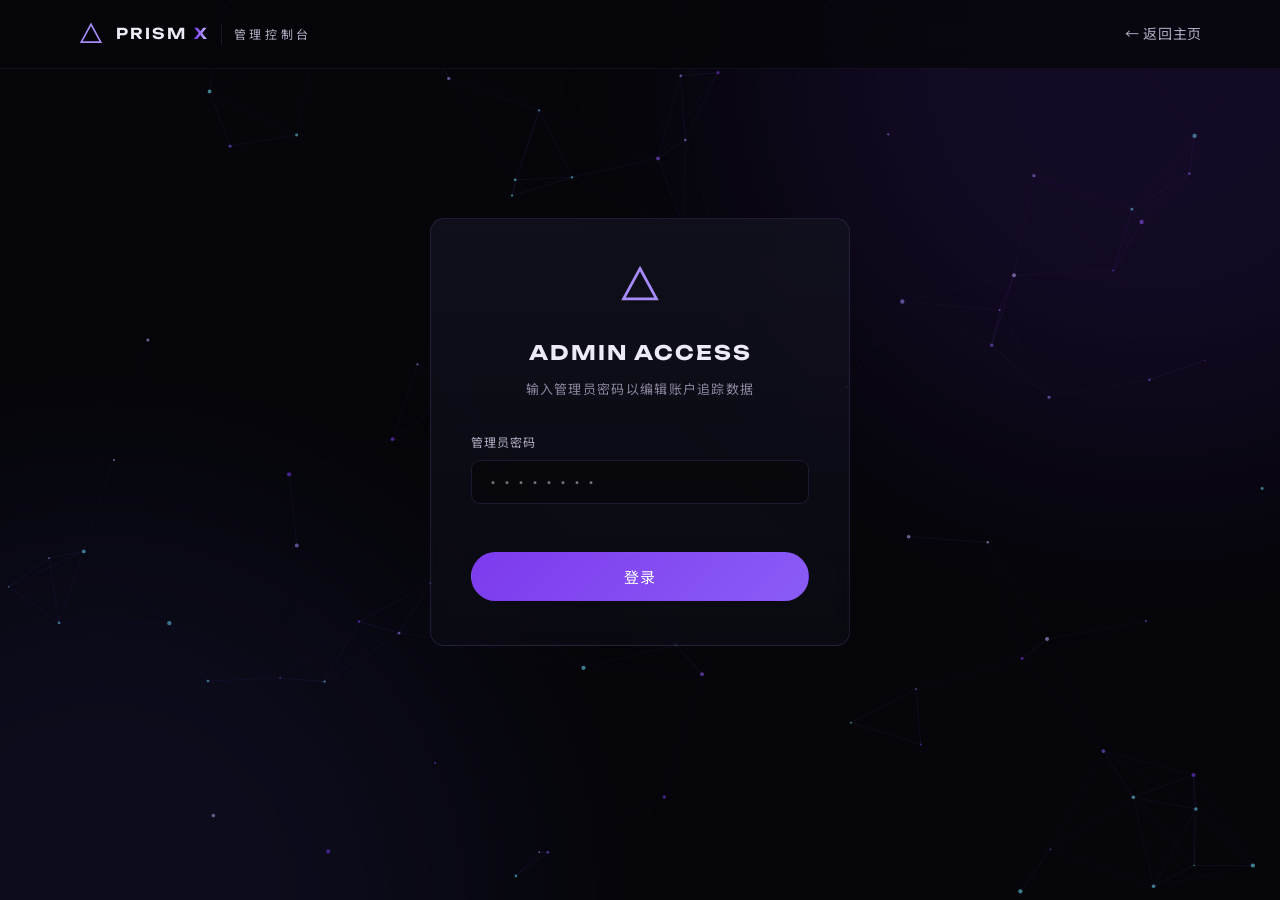
==== admin.html @ 633ab971 "initial: PRISM X landing page" ====
<!DOCTYPE html>
<html lang="zh-CN">
<head>
  <meta charset="UTF-8" />
  <meta name="viewport" content="width=device-width, initial-scale=1.0" />
  <title>管理控制台 · PRISM X 棱镜量化</title>
  <meta name="robots" content="noindex, nofollow" />
  <link rel="preconnect" href="https://fonts.googleapis.com" />
  <link rel="preconnect" href="https://fonts.gstatic.com" crossorigin />
  <link href="https://fonts.googleapis.com/css2?family=Unbounded:wght@400;600;700&family=Noto+Sans+SC:wght@300;400;500;600&family=JetBrains+Mono:wght@400;600&display=swap" rel="stylesheet" />
  <link rel="stylesheet" href="css/style.css" />
  <link rel="stylesheet" href="css/admin.css" />
  <style>
    body { background: #06060a; color: #eceaf6; font-family: "Noto Sans SC", -apple-system, "PingFang SC", "Microsoft YaHei", sans-serif; margin: 0; }
    .css-probe { position: absolute; visibility: hidden; }
  </style>
  <script>
    window.addEventListener("DOMContentLoaded", function () {
      var probe = document.createElement("div");
      probe.className = "css-probe";
      document.body.appendChild(probe);
      var ok = getComputedStyle(probe).height === "7px";
      probe.remove();
      if (!ok) {
        var bar = document.createElement("div");
        bar.style.cssText = "position:fixed;top:0;left:0;right:0;z-index:9999;background:#7c3aed;color:#fff;padding:14px 20px;font-size:14px;line-height:1.7;text-align:center;";
        bar.innerHTML = "⚠️ 样式文件（css/style.css）未能加载。请先把压缩包<b>完整解压</b>，保持 css/ 和 js/ 文件夹与本页面在同一目录后再打开。";
        document.body.prepend(bar);
      }
    });
  </script>
  <link rel="icon" type="image/svg+xml" href="data:image/svg+xml,%3Csvg xmlns='http://www.w3.org/2000/svg' viewBox='0 0 32 32'%3E%3Cpath d='M16 4 L28 26 L4 26 Z' fill='none' stroke='%23a78bfa' stroke-width='2'/%3E%3C/svg%3E" />
</head>
<body class="admin-body">

  <canvas id="bg-canvas" aria-hidden="true"></canvas>
  <div class="bg-glow bg-glow--a" aria-hidden="true"></div>
  <div class="bg-glow bg-glow--b" aria-hidden="true"></div>

  <header class="nav scrolled">
    <div class="nav-inner">
      <a class="brand" href="index.html">
        <svg class="brand-mark" viewBox="0 0 32 32" aria-hidden="true">
          <path d="M16 4 L28 26 L4 26 Z" fill="none" stroke="#a78bfa" stroke-width="2"/>
        </svg>
        <span class="brand-name">PRISM <em>X</em></span>
        <span class="brand-cn">管理控制台</span>
      </a>
      <nav class="nav-links">
        <a href="index.html">← 返回主页</a>
        <a href="#" id="logoutBtn" class="nav-admin hidden">退出登录</a>
      </nav>
    </div>
  </header>

  <div class="admin-wrap">

    <!-- 登录界面 -->
    <section id="loginView">
      <div class="login-card">
        <svg class="brand-mark" viewBox="0 0 32 32" aria-hidden="true">
          <path d="M16 4 L28 26 L4 26 Z" fill="none" stroke="#a78bfa" stroke-width="2"/>
        </svg>
        <h1>ADMIN ACCESS</h1>
        <p class="sub">输入管理员密码以编辑账户追踪数据</p>
        <div class="field">
          <label for="pwInput">管理员密码</label>
          <input type="password" id="pwInput" autocomplete="current-password" placeholder="••••••••" />
        </div>
        <p class="login-error" id="loginError"></p>
        <button class="btn btn-primary btn-block" id="loginBtn">登录</button>
      </div>
    </section>

    <!-- 控制台 -->
    <section id="dashView" class="hidden">
      <div class="admin-head">
        <h1><span>ACCOUNT TRACKING / EDITOR</span>账户追踪管理</h1>
        <div class="admin-actions">
          <button class="btn btn-ghost btn-sm" id="addBtn">+ 新增账户</button>
          <button class="btn btn-ghost btn-sm" id="exportBtn">导出 data.js</button>
          <button class="btn btn-danger btn-sm btn-ghost" id="resetBtn">恢复默认</button>
        </div>
      </div>

      <div class="admin-tip" id="githubConfig">
        <b>GitHub 同步：</b>输入你的 Token 后点击「保存并同步到 GitHub」，所有设备刷新即可看到更新。
        <div style="display:flex;gap:8px;margin-top:10px;flex-wrap:wrap;">
          <input type="password" id="ghTokenInput" placeholder="ghp_xxxxxxxxxxxx" style="flex:1;min-width:200px;padding:9px 12px;background:rgba(0,0,0,.3);border:1px solid var(--violet-700);border-radius:6px;color:#e0e0e0;font-family:var(--font-mono);font-size:13px;" />
          <button class="btn btn-ghost btn-sm" id="ghSaveTokenBtn">设置 Token</button>
          <button class="btn btn-ghost btn-sm" id="ghClearTokenBtn" style="color:var(--error);">清除</button>
        </div>
        <div style="margin-top:8px;font-size:12px;color:var(--text-faint);" id="ghStatus">未设置 Token</div>
      </div>

      <div id="editorList"><!-- 账户编辑卡片由 js/admin.js 渲染 --></div>

      <div class="admin-head" style="margin-top:50px">
        <h1><span>FAQ EDITOR</span>常见问题管理</h1>
        <div class="admin-actions">
          <button class="btn btn-ghost btn-sm" id="addFaqBtn">+ 新增问题</button>
          <button class="btn btn-danger btn-sm btn-ghost" id="resetFaqBtn">恢复默认FAQ</button>
        </div>
      </div>
      <div id="faqEditorList"><!-- FAQ 编辑卡片由 js/admin.js 渲染 --></div>

      <div class="save-bar">
        <button class="btn btn-primary" id="saveBtn">保存到浏览器</button>
        <button class="btn btn-primary" id="syncBtn" style="background:var(--violet-700);border-color:var(--violet-600);">保存并同步到 GitHub</button>
      </div>
    </section>

  </div>

  <div class="toast" id="toast"></div>

  <script src="js/data.js"></script>
  <script src="js/background.js"></script>
  <script src="js/github-sync.js"></script>
  <script src="js/admin.js"></script>
</body>
</html>
---- css/style.css ----
/* ============================================================
   PRISM X · 棱镜量化
   Design tokens
   ============================================================ */
:root {
  --bg: #06060a;
  --bg-soft: #0a0a12;
  --surface: #0d0d17;
  --surface-2: #12121f;
  --line: rgba(167, 139, 250, 0.14);
  --line-soft: rgba(167, 139, 250, 0.07);

  --violet-900: #4c1d95;
  --violet-600: #7c3aed;
  --violet-500: #8b5cf6;
  --violet-400: #a78bfa;
  --violet-300: #c4b5fd;
  --cyan-300: #67e8f9;

  --text: #f2f0fa;
  --text-dim: #b3afc6;
  --text-faint: #8b87a0;

  --spectrum: linear-gradient(90deg, #7c3aed 0%, #8b5cf6 30%, #a78bfa 55%, #c4b5fd 78%, #67e8f9 100%);

  --font-display: "Unbounded", "Noto Sans SC", sans-serif;
  --font-body: "Noto Sans SC", -apple-system, "PingFang SC", "Microsoft YaHei", sans-serif;
  --font-mono: "JetBrains Mono", "SFMono-Regular", Consolas, monospace;

  --maxw: 1180px;
  --radius: 14px;
}

* { margin: 0; padding: 0; box-sizing: border-box; }

/* 加载探针：index/admin 用它检测本文件是否成功加载 */
.css-probe { height: 7px !important; }

html { scroll-behavior: smooth; }

body {
  background: var(--bg);
  color: var(--text);
  font-family: var(--font-body);
  font-size: 16.5px;
  font-weight: 400;
  line-height: 1.85;
  overflow-x: hidden;
  -webkit-font-smoothing: antialiased;
  text-rendering: optimizeLegibility;
}

::selection { background: rgba(139, 92, 246, 0.4); color: #fff; }

a { color: inherit; text-decoration: none; }
button { font-family: inherit; cursor: pointer; }

/* ============================================================
   Interactive background canvas
   ============================================================ */
#bg-canvas {
  position: fixed;
  inset: 0;
  z-index: 0;
  pointer-events: none;
}

.bg-glow {
  position: fixed;
  z-index: 0;
  pointer-events: none;
  width: 60vw;
  height: 60vw;
  border-radius: 50%;
  filter: blur(120px);
  opacity: 0.16;
}
.bg-glow--a { top: -25vw; right: -20vw; background: #5b21b6; }
.bg-glow--b { bottom: -30vw; left: -22vw; background: #312e81; }

main, header, footer { position: relative; z-index: 1; }

/* ============================================================
   Navigation
   ============================================================ */
.nav {
  position: fixed;
  top: 0; left: 0; right: 0;
  z-index: 50;
  border-bottom: 1px solid transparent;
  transition: background 0.35s, border-color 0.35s, backdrop-filter 0.35s;
}
.nav.scrolled {
  background: rgba(6, 6, 10, 0.78);
  backdrop-filter: blur(14px);
  border-bottom-color: var(--line-soft);
}
.nav-inner {
  max-width: var(--maxw);
  margin: 0 auto;
  padding: 0 28px;
  height: 68px;
  display: flex;
  align-items: center;
  justify-content: space-between;
}
.brand {
  display: flex;
  align-items: center;
  gap: 12px;
}
.brand-mark { width: 26px; height: 26px; }
.brand-name {
  font-family: var(--font-display);
  font-weight: 600;
  font-size: 15px;
  letter-spacing: 0.14em;
}
.brand-name em {
  font-style: normal;
  background: var(--spectrum);
  -webkit-background-clip: text;
  background-clip: text;
  color: transparent;
}
.brand-cn {
  font-size: 12px;
  color: var(--text-dim);
  letter-spacing: 0.3em;
  border-left: 1px solid var(--line);
  padding-left: 12px;
}
.nav-links { display: flex; gap: 34px; align-items: center; }
.nav-links a {
  font-size: 14px;
  color: var(--text-dim);
  letter-spacing: 0.05em;
  transition: color 0.25s;
  position: relative;
}
.nav-links a::after {
  content: "";
  position: absolute;
  left: 0; bottom: -6px;
  width: 0; height: 1px;
  background: var(--spectrum);
  transition: width 0.3s;
}
.nav-links a:hover { color: var(--text); }
.nav-links a:hover::after { width: 100%; }
.nav-admin {
  font-size: 12px;
  color: var(--text-faint) !important;
  border: 1px solid var(--line);
  padding: 6px 14px;
  border-radius: 100px;
  transition: border-color 0.25s, color 0.25s;
}
.nav-admin:hover { border-color: var(--violet-500); color: var(--violet-300) !important; }
.nav-admin::after { display: none; }

.nav-toggle { display: none; background: none; border: none; }
.nav-toggle span {
  display: block; width: 22px; height: 2px;
  background: var(--text); margin: 5px 0;
  transition: transform 0.3s, opacity 0.3s;
}

/* ============================================================
   Hero
   ============================================================ */
.hero {
  min-height: 100vh;
  display: flex;
  align-items: center;
  justify-content: center;
  position: relative;
  padding: 120px 28px 90px;
  overflow: hidden;
}
/* G17 hero canvases */
.hero-bg, .hero-wall {
  position: absolute; inset: 0;
  width: 100%; height: 100%;
  z-index: 0;
}
.hero-wall { z-index: 1; }
.hero-vig {
  position: absolute; inset: 0; z-index: 2; pointer-events: none;
  background: radial-gradient(ellipse 60% 55% at 50% 50%, rgba(6,6,10,0.5), transparent 72%);
}
.hero-center {
  position: relative;
  z-index: 5;
  text-align: center;
  width: min(92vw, 660px);
  display: flex;
  flex-direction: column;
  align-items: center;
}
.hero-inner {
  max-width: var(--maxw);
  margin: 0 auto;
  width: 100%;
  display: grid;
  grid-template-columns: 1.1fr 0.9fr;
  gap: 60px;
  align-items: center;
}
.hero-eyebrow {
  display: inline-flex;
  align-items: center;
  gap: 10px;
  font-family: var(--font-mono);
  font-size: 12px;
  letter-spacing: 0.18em;
  color: var(--violet-300);
  border: 1px solid var(--line);
  border-radius: 100px;
  padding: 7px 16px;
  margin-bottom: 28px;
  background: rgba(10,10,18,0.5);
  backdrop-filter: blur(4px);
}
.hero-eyebrow .dot {
  width: 6px; height: 6px; border-radius: 50%;
  background: var(--violet-400);
  box-shadow: 0 0 10px var(--violet-400);
  animation: pulse 2.2s infinite;
}
@keyframes pulse {
  0%, 100% { opacity: 1; }
  50% { opacity: 0.35; }
}
.hero h1 {
  font-family: var(--font-display);
  font-size: clamp(54px, 8vw, 104px);
  font-weight: 300;
  line-height: 1;
  letter-spacing: 0.01em;
  color: #f4f2fb;
}
.hero h1 .x {
  font-weight: 600;
  background: var(--spectrum);
  -webkit-background-clip: text;
  background-clip: text;
  color: transparent;
}
.hero-cn {
  margin-top: 18px;
  font-size: clamp(17px, 2.2vw, 22px);
  letter-spacing: 0.6em;
  margin-left: 0.6em;
  color: var(--text-dim);
  font-weight: 300;
}
.hero-desc {
  margin: 24px auto 0;
  max-width: 460px;
  color: #cdc8de;
  font-size: 16px;
  font-weight: 300;
  line-height: 1.9;
}
.hero-actions { margin-top: 32px; display: flex; gap: 16px; flex-wrap: wrap; justify-content: center; }
.btn {
  display: inline-flex;
  align-items: center;
  gap: 8px;
  padding: 13px 30px;
  border-radius: 100px;
  font-size: 15px;
  letter-spacing: 0.06em;
  transition: transform 0.25s, box-shadow 0.25s, background 0.25s, border-color 0.25s;
  border: 1px solid transparent;
}
.btn-primary {
  background: linear-gradient(135deg, var(--violet-600), var(--violet-500));
  color: #fff;
  box-shadow: 0 0 0 rgba(139, 92, 246, 0);
}
.btn-primary:hover {
  transform: translateY(-2px);
  box-shadow: 0 8px 32px rgba(139, 92, 246, 0.4);
}
.btn-ghost {
  border-color: var(--line);
  color: var(--text-dim);
}
.btn-ghost:hover { border-color: var(--violet-500); color: var(--text); }

.hero-stats {
  margin-top: 50px;
  display: flex;
  gap: 44px;
  flex-wrap: wrap;
  justify-content: center;
}
.hero-stat .num {
  font-family: var(--font-mono);
  font-size: 30px;
  font-weight: 600;
  color: var(--text);
}
.hero-stat .num b {
  background: var(--spectrum);
  -webkit-background-clip: text;
  background-clip: text;
  color: transparent;
  font-weight: 600;
}
.hero-stat .lab { font-size: 13px; color: var(--text-faint); letter-spacing: 0.1em; margin-top: 2px; }

/* ============================================================
   Hero visual：实盘净值仪表盘
   ============================================================ */
.scroll-progress {
  position: fixed;
  top: 0; left: 0;
  height: 2px;
  width: 0;
  background: var(--spectrum);
  z-index: 60;
  box-shadow: 0 0 10px rgba(139, 92, 246, 0.7);
}

.hero-visual { position: relative; display: flex; justify-content: center; perspective: 1100px; }
.dash-stage {
  position: relative;
  width: 100%;
  max-width: 520px;
  transform-style: preserve-3d;
  transition: transform 0.3s ease-out;
  will-change: transform;
}
.dash-card {
  position: relative;
  background: linear-gradient(165deg, rgba(24, 23, 41, 0.92), rgba(13, 13, 23, 0.86));
  border: 1px solid rgba(167, 139, 250, 0.22);
  border-radius: 20px;
  padding: 26px 28px 22px;
  backdrop-filter: blur(14px);
  box-shadow:
    0 30px 80px rgba(0, 0, 0, 0.55),
    0 0 0 1px rgba(255, 255, 255, 0.02) inset,
    0 1px 0 rgba(255, 255, 255, 0.06) inset;
  overflow: hidden;
}
.dash-spectrum-line {
  position: absolute;
  top: 0; left: 0; right: 0;
  height: 2px;
  background: var(--spectrum);
  opacity: 0.9;
}
.dash-top {
  display: flex;
  justify-content: space-between;
  align-items: center;
  margin-bottom: 20px;
}
.dash-id { display: flex; align-items: center; gap: 12px; }
.dash-mark { width: 34px; height: 34px; flex: none; }
.dash-name {
  font-family: var(--font-mono);
  font-size: 13px;
  font-weight: 600;
  letter-spacing: 0.08em;
  color: var(--violet-300);
}
.dash-sub { font-size: 12px; color: var(--text-faint); margin-top: 2px; }
.dash-live {
  display: inline-flex;
  align-items: center;
  gap: 7px;
  font-family: var(--font-mono);
  font-size: 11px;
  letter-spacing: 0.16em;
  color: #4ade80;
  border: 1px solid rgba(74, 222, 128, 0.35);
  background: rgba(74, 222, 128, 0.07);
  padding: 5px 13px;
  border-radius: 100px;
}
.dash-live i {
  width: 7px; height: 7px;
  border-radius: 50%;
  background: #4ade80;
  box-shadow: 0 0 9px #4ade80;
  animation: pulse 1.8s infinite;
}
.dash-live.is-paused { color: #fbbf24; border-color: rgba(251, 191, 36, 0.35); background: rgba(251, 191, 36, 0.07); }
.dash-live.is-paused i { background: #fbbf24; box-shadow: 0 0 9px #fbbf24; }

.dash-metric { display: flex; align-items: baseline; gap: 14px; margin-bottom: 6px; }
.dash-metric-num {
  font-family: var(--font-mono);
  font-size: 44px;
  font-weight: 600;
  line-height: 1.1;
  background: linear-gradient(100deg, #c4b5fd, #8b5cf6 55%, #67e8f9);
  -webkit-background-clip: text;
  background-clip: text;
  color: transparent;
  filter: drop-shadow(0 0 18px rgba(139, 92, 246, 0.35));
}
.dash-metric-label { font-size: 13px; color: var(--text-faint); letter-spacing: 0.08em; }

.dash-chart-wrap { position: relative; height: 190px; margin: 6px -6px 14px; }
#equityChart { width: 100%; height: 100%; display: block; }

.dash-stats {
  display: grid;
  grid-template-columns: repeat(3, 1fr);
  border-top: 1px solid var(--line-soft);
  padding-top: 16px;
  gap: 10px;
}
.dash-stat b {
  display: block;
  font-family: var(--font-mono);
  font-size: 18px;
  font-weight: 600;
  color: var(--text);
}
.dash-stat b.is-dd { color: #f87171; }
.dash-stat span { font-size: 12px; color: var(--text-faint); letter-spacing: 0.05em; }
.dash-foot {
  margin-top: 16px;
  font-size: 11.5px;
  color: var(--text-faint);
  letter-spacing: 0.03em;
  opacity: 0.85;
}

/* 浮动信任标签 */
.float-chip {
  position: absolute;
  display: inline-flex;
  align-items: center;
  gap: 8px;
  font-size: 12.5px;
  letter-spacing: 0.06em;
  color: var(--text-dim);
  background: rgba(18, 18, 31, 0.85);
  border: 1px solid var(--line);
  border-radius: 100px;
  padding: 8px 16px;
  backdrop-filter: blur(8px);
  box-shadow: 0 10px 30px rgba(0, 0, 0, 0.4);
  animation: chipFloat 5s ease-in-out infinite;
  white-space: nowrap;
  z-index: 2;
}
.chip-dot {
  width: 6px; height: 6px;
  border-radius: 50%;
  background: var(--violet-400);
  box-shadow: 0 0 8px var(--violet-400);
}
.chip-a { top: -16px; left: -22px; animation-delay: 0s; }
.chip-b { bottom: 26%; right: -30px; animation-delay: -1.7s; }
.chip-c { bottom: -14px; left: 10%; animation-delay: -3.2s; }
.chip-c .chip-dot { background: var(--cyan-300); box-shadow: 0 0 8px var(--cyan-300); }
@keyframes chipFloat {
  0%, 100% { transform: translateY(0); }
  50% { transform: translateY(-7px); }
}

/* ============================================================
   为何算法交易（对比区）
   ============================================================ */
.section-tight { padding-top: 40px; }
.vs-grid {
  display: grid;
  grid-template-columns: 1fr 70px 1fr;
  align-items: stretch;
}
.vs-col {
  border-radius: var(--radius);
  padding: 34px 36px;
  border: 1px solid var(--line-soft);
}
.vs-human {
  background: linear-gradient(180deg, rgba(30, 18, 24, 0.55), rgba(13, 13, 23, 0.4));
}
.vs-algo {
  background: linear-gradient(180deg, rgba(35, 28, 64, 0.6), rgba(17, 14, 33, 0.5));
  border-color: rgba(139, 92, 246, 0.35);
  box-shadow: 0 0 50px rgba(139, 92, 246, 0.12), 0 1px 0 rgba(255, 255, 255, 0.05) inset;
}
.vs-head { display: flex; align-items: center; gap: 12px; margin-bottom: 20px; }
.vs-head h3 { font-size: 18px; font-weight: 600; }
.vs-icon {
  width: 30px; height: 30px;
  border-radius: 50%;
  display: inline-flex;
  align-items: center;
  justify-content: center;
  font-size: 14px;
  flex: none;
}
.vs-human .vs-icon { color: #f87171; border: 1px solid rgba(248, 113, 113, 0.4); background: rgba(248, 113, 113, 0.08); }
.vs-human .vs-head h3 { color: #d8c9cf; }
.vs-algo .vs-icon { color: #4ade80; border: 1px solid rgba(74, 222, 128, 0.4); background: rgba(74, 222, 128, 0.08); }
.vs-col ul { list-style: none; }
.vs-col li {
  position: relative;
  padding: 9px 0 9px 22px;
  font-size: 15px;
  color: var(--text-dim);
  line-height: 1.75;
}
.vs-col li::before {
  content: "";
  position: absolute;
  left: 0; top: 21px;
  width: 8px; height: 1.5px;
}
.vs-human li::before { background: rgba(248, 113, 113, 0.6); }
.vs-human li { color: #a39aa6; }
.vs-algo li::before { background: var(--violet-400); }
.vs-algo li { color: #cfc9e4; }
.vs-divider {
  display: flex;
  align-items: center;
  justify-content: center;
}
.vs-divider span {
  font-family: var(--font-display);
  font-size: 13px;
  color: var(--text-faint);
  border: 1px solid var(--line);
  border-radius: 50%;
  width: 48px; height: 48px;
  display: inline-flex;
  align-items: center;
  justify-content: center;
  background: var(--bg-soft);
}

/* ============================================================
   CTA — 双栏布局
   ============================================================ */
.cta-section { padding-bottom: 130px; }
.cta-inner {
  position: relative;
  display: grid;
  grid-template-columns: 1.1fr 0.9fr;
  gap: 52px;
  border: 1px solid rgba(139, 92, 246, 0.24);
  border-radius: 24px;
  padding: 64px 56px;
  background: linear-gradient(135deg, rgba(27, 22, 51, 0.55) 0%, rgba(13, 13, 23, 0.6) 100%);
  overflow: hidden;
  align-items: center;
}
.cta-glow {
  position: absolute;
  top: -120px; right: -80px;
  width: 500px; height: 500px;
  background: radial-gradient(circle, rgba(139, 92, 246, 0.18), transparent 65%);
  pointer-events: none;
  z-index: 0;
}
.cta-left { position: relative; z-index: 1; }
.cta-left .section-tag { margin-bottom: 20px; }
.cta-left h2 {
  font-size: clamp(30px, 3.8vw, 42px);
  font-weight: 600;
  letter-spacing: 0.04em;
  line-height: 1.2;
  margin-bottom: 18px;
}
.cta-left > p {
  color: var(--text-dim);
  font-size: 15.5px;
  line-height: 1.85;
  max-width: 520px;
  margin-bottom: 32px;
}
.cta-actions {
  display: flex;
  gap: 14px;
  flex-wrap: wrap;
  margin-bottom: 28px;
}
.btn-lg { padding: 15px 36px; font-size: 15px; }
.cta-trust {
  display: flex;
  gap: 26px;
  flex-wrap: wrap;
  font-size: 13px;
  color: var(--violet-300);
  opacity: 0.85;
}

.cta-right { position: relative; z-index: 1; }
.cta-right .contact-methods {
  display: grid;
  grid-template-columns: repeat(2, 1fr);
  gap: 12px;
  margin-top: 0;
}
.cta-right .contact-card {
  display: flex;
  flex-direction: column;
  align-items: flex-start;
  gap: 10px;
  border: 1px solid rgba(139, 92, 246, 0.2);
  border-radius: 16px;
  padding: 20px 18px;
  background: rgba(139, 92, 246, 0.04);
  transition: border-color .3s, background .3s, transform .3s, box-shadow .3s;
  color: var(--text);
  text-decoration: none;
  font-size: 13.5px;
}
.cta-right .contact-card:hover {
  border-color: var(--violet-500);
  background: rgba(139, 92, 246, 0.1);
  transform: translateY(-3px);
  box-shadow: 0 12px 30px rgba(0, 0, 0, 0.3);
}
.cc-icon {
  width: 22px; height: 22px;
  color: var(--violet-400);
  flex: none;
}
.cc-icon svg { width: 100%; height: 100%; display: block; }
.cta-right .contact-card b {
  display: block;
  color: var(--violet-300);
  font-family: var(--font-mono);
  font-weight: 600;
  font-size: 12px;
  margin-top: 2px;
}

@media (max-width: 960px) {
  .cta-inner { grid-template-columns: 1fr; gap: 40px; padding: 48px 36px; }
  .cta-left { text-align: center; }
  .cta-left > p { max-width: 100%; }
  .cta-left .section-tag { justify-content: center; }
  .cta-actions { justify-content: center; }
  .cta-trust { justify-content: center; }
}

@media (max-width: 480px) {
  .cta-inner { padding: 36px 18px; border-radius: 18px; gap: 32px; }
  .cta-left h2 { font-size: clamp(22px, 6vw, 28px); }
  .cta-left > p { font-size: 14px; margin-bottom: 24px; }
  .cta-right .contact-methods { grid-template-columns: 1fr; gap: 8px; }
  .cta-right .contact-card { flex-direction: row; align-items: center; padding: 14px 16px; border-radius: 12px; font-size: 12.5px; }
  .cta-right .contact-card b { display: inline; margin-top: 0; margin-left: 4px; }
  .cc-icon { width: 18px; height: 18px; }
  .btn-lg { padding: 13px 28px; font-size: 14px; }
  #how { padding-top: 36px; padding-bottom: 20px; }
  #accounts { padding-top: 0; }
  #contact { padding-top: 16px; }
}

.scroll-hint {
  position: absolute;
  bottom: 28px; left: 50%;
  transform: translateX(-50%);
  color: var(--text-faint);
  font-size: 11px;
  letter-spacing: 0.3em;
  display: flex;
  flex-direction: column;
  align-items: center;
  gap: 8px;
}
.scroll-hint::after {
  content: "";
  width: 1px; height: 36px;
  background: linear-gradient(var(--violet-400), transparent);
  animation: drip 2s infinite;
}
@keyframes drip {
  0% { transform: scaleY(0); transform-origin: top; }
  60% { transform: scaleY(1); transform-origin: top; }
  100% { transform: scaleY(0); transform-origin: bottom; }
}

/* ============================================================
   Section scaffolding
   ============================================================ */
.section { padding: 110px 28px; }
.section-inner { max-width: var(--maxw); margin: 0 auto; }
.section-head { margin-bottom: 64px; max-width: 640px; }
.section-tag {
  font-family: var(--font-mono);
  font-size: 12px;
  letter-spacing: 0.24em;
  color: var(--violet-400);
  display: flex;
  align-items: center;
  gap: 12px;
  margin-bottom: 18px;
}
.section-tag::before {
  content: "";
  width: 28px; height: 1px;
  background: var(--spectrum);
}
.section-head h2 {
  font-size: clamp(28px, 3.6vw, 42px);
  font-weight: 600;
  letter-spacing: 0.04em;
  line-height: 1.3;
}
.section-head h2 .en {
  font-family: var(--font-display);
  display: block;
  font-size: 0.5em;
  color: var(--text-faint);
  letter-spacing: 0.2em;
  margin-top: 8px;
  font-weight: 400;
}
.section-head p { margin-top: 18px; color: var(--text-dim); }

/* Reveal on scroll */
.reveal { opacity: 0; transform: translateY(28px); transition: opacity 0.7s ease, transform 0.7s ease; }
.reveal.visible { opacity: 1; transform: none; }

/* ============================================================
   Philosophy
   ============================================================ */
.phil-screens { display: flex; flex-direction: column; }

/* 每个理念为一段（内容驱动高度，段间留白克制） */
.phil-screen {
  display: flex;
  align-items: center;
  position: relative;
  padding: 50px 0;
  overflow: hidden;
}
/* 不沿用通用 .reveal 的整块淡入，改为内部元素分层浮现 */
.phil-screen.reveal { opacity: 1; transform: none; }

/* 收紧核心理念区块上下边界（与相邻区块的大留白） */
#why { padding-bottom: 48px; }
#philosophy { padding-top: 56px; padding-bottom: 30px; }
#how { padding-top: 56px; padding-bottom: 32px; }
#accounts { padding-top: 0; }
#contact { padding-top: 24px; }

/* 每屏环境流光（按光谱色），呼应棱镜分光 */
.phil-screen::before {
  content: "";
  position: absolute;
  top: 50%; right: 2%;
  width: 640px; height: 640px;
  transform: translateY(-50%);
  background: radial-gradient(circle, color-mix(in srgb, var(--accent, #8b5cf6) 18%, transparent), transparent 68%);
  filter: blur(30px);
  opacity: 0.5;
  pointer-events: none;
  z-index: 0;
}

.phil-screen-inner {
  position: relative;
  z-index: 1;
  max-width: 960px;
  width: 100%;
  margin: 0 auto;
  padding: 0 4px;
}

/* 巨型描边字母（SVG 文本 + stroke-linejoin:round，内缘圆滑；滚动到该屏时填色） */
.phil-letter {
  display: block;
  width: clamp(160px, 24vw, 320px);
  height: auto;
  overflow: visible;
  margin-bottom: 14px;
  filter: drop-shadow(0 0 30px color-mix(in srgb, var(--accent, #8b5cf6) 26%, transparent));
}
.phil-letter-text {
  font-family: "Poppins", var(--font-display);
  font-weight: 700;
  font-size: 220px;
  fill: transparent;
  stroke: var(--accent, #8b5cf6);
  stroke-width: 4;
  stroke-linejoin: round;
  stroke-linecap: round;
  paint-order: stroke;
  transition: fill 1.2s ease 0.15s;
}
.phil-screen.visible .phil-letter-text {
  fill: color-mix(in srgb, var(--accent, #8b5cf6) 92%, transparent);
}

/* 波长 / 编号 眉标 */
.phil-screen .phil-wave {
  display: inline-flex;
  align-items: center;
  gap: 10px;
  font-family: var(--font-mono);
  font-size: 12px;
  letter-spacing: 0.22em;
  color: var(--accent, var(--violet-400));
  margin-bottom: 18px;
  opacity: 0;
  transform: translateX(50px);
  transition: opacity 0.9s ease 0.1s, transform 0.9s cubic-bezier(0.25,0.46,0.45,0.94) 0.1s;
}
.phil-screen .phil-wave::before {
  content: "";
  width: 30px; height: 1px;
  background: linear-gradient(90deg, var(--accent, #8b5cf6), transparent);
}

/* 渐变标题 + 中文 */
.phil-title {
  font-family: var(--font-display);
  font-size: clamp(34px, 4.4vw, 56px);
  font-weight: 700;
  letter-spacing: 0.02em;
  line-height: 1.12;
  background: linear-gradient(45deg, #ffffff, var(--accent, #8b5cf6));
  -webkit-background-clip: text;
  background-clip: text;
  -webkit-text-fill-color: transparent;
  margin-bottom: 18px;
  opacity: 0;
  transform: translateX(50px);
  transition: opacity 1s ease 0.22s, transform 1s cubic-bezier(0.25,0.46,0.45,0.94) 0.22s;
}
.phil-title .cn {
  -webkit-text-fill-color: var(--accent, var(--violet-400));
  color: var(--accent, var(--violet-400));
  font-family: var(--font-body);
  font-size: 0.4em;
  font-weight: 400;
  letter-spacing: 0.4em;
  margin-left: 0.55em;
}

/* 大段描述 + 左侧光谱引导线 */
.phil-lead {
  position: relative;
  padding-left: 22px;
  max-width: 690px;
  color: #c9c4dd;
  font-size: clamp(16px, 1.5vw, 19px);
  line-height: 1.9;
  margin-bottom: 48px;
  opacity: 0;
  transform: translateX(50px);
  transition: opacity 1s ease 0.34s, transform 1s cubic-bezier(0.25,0.46,0.45,0.94) 0.34s;
}
.phil-lead::before {
  content: "";
  position: absolute;
  left: 0; top: 6px; bottom: 6px;
  width: 2px; border-radius: 2px;
  background: linear-gradient(180deg, var(--accent, #8b5cf6), transparent);
}

.phil-screen.visible .phil-wave,
.phil-screen.visible .phil-title,
.phil-screen.visible .phil-lead { opacity: 1; transform: none; }

/* 三张玻璃卡片（依次浮起） */
.phil-points { display: grid; grid-template-columns: repeat(3, 1fr); gap: 18px; }
.phil-point {
  position: relative;
  overflow: hidden;
  background: color-mix(in srgb, var(--accent, #8b5cf6) 9%, transparent);
  border: 1px solid color-mix(in srgb, var(--accent, #8b5cf6) 26%, transparent);
  border-radius: 18px;
  padding: 26px 24px;
  backdrop-filter: blur(14px);
  opacity: 0;
  transform: translateY(48px);
  transition: opacity 0.8s ease, transform 0.8s cubic-bezier(0.25,0.46,0.45,0.94), border-color 0.35s, box-shadow 0.35s;
}
.phil-point::before {
  content: "";
  position: absolute;
  top: 0; left: 0; right: 0; height: 2px;
  background: var(--spectrum);
  transform: scaleX(0);
  transform-origin: left;
  transition: transform 0.5s ease;
}
.phil-point:hover {
  border-color: var(--accent, #8b5cf6);
  box-shadow: 0 18px 40px color-mix(in srgb, var(--accent, #8b5cf6) 22%, transparent);
  transform: translateY(-4px);
}
.phil-point:hover::before { transform: scaleX(1); }
.phil-point h4 {
  display: flex; align-items: center; gap: 10px;
  font-size: 16px; font-weight: 600; margin-bottom: 9px; color: var(--text);
}
.phil-point h4::before {
  content: ""; flex: none;
  width: 7px; height: 7px; border-radius: 50%;
  background: var(--accent, #8b5cf6);
  box-shadow: 0 0 12px color-mix(in srgb, var(--accent, #8b5cf6) 80%, transparent);
}
.phil-point span { font-size: 14px; color: #9c98b2; line-height: 1.75; display: block; }

.phil-screen.visible .phil-point { opacity: 1; transform: none; }
.phil-screen.visible .phil-point:nth-child(1) { transition-delay: 0.46s; }
.phil-screen.visible .phil-point:nth-child(2) { transition-delay: 0.6s; }
.phil-screen.visible .phil-point:nth-child(3) { transition-delay: 0.74s; }

/* per-screen spectral hue (prism dispersion) */
.phil-screen[data-hue="0"] { --accent: #7c3aed; }
.phil-screen[data-hue="1"] { --accent: #8b5cf6; }
.phil-screen[data-hue="2"] { --accent: #a78bfa; }
.phil-screen[data-hue="3"] { --accent: #c4b5fd; }
.phil-screen[data-hue="4"] { --accent: #67e8f9; }

/* 减少动态偏好：内容直接可见、字母直接填色 */
@media (prefers-reduced-motion: reduce) {
  .phil-screen .phil-wave,
  .phil-screen .phil-title,
  .phil-screen .phil-lead,
  .phil-screen .phil-point { opacity: 1; transform: none; }
  .phil-letter-text { fill: color-mix(in srgb, var(--accent, #8b5cf6) 92%, transparent); }
}

/* ============================================================
   Timeline
   ============================================================ */
.timeline { position: relative; padding-left: 0; }
.timeline::before {
  content: "";
  position: absolute;
  left: 50%;
  top: 0; bottom: 0;
  width: 1px;
  background: linear-gradient(180deg, transparent, var(--violet-500) 12%, var(--violet-500) 88%, transparent);
  opacity: 0.35;
}
.tl-item {
  display: grid;
  grid-template-columns: 1fr 80px 1fr;
  align-items: flex-start;
  margin-bottom: 56px;
}
.tl-item:last-child { margin-bottom: 0; }
.tl-year {
  font-family: var(--font-mono);
  font-size: 38px;
  font-weight: 600;
  color: var(--violet-400);
  text-align: right;
  padding-right: 0;
  line-height: 1.1;
}
.tl-item:nth-child(even) .tl-year { grid-column: 3; text-align: left; }
.tl-item:nth-child(even) .tl-content { grid-column: 1; grid-row: 1; text-align: right; }
.tl-item:nth-child(even) .tl-content .tl-card { border-left: none; border-right: 2px solid var(--violet-500); }
.tl-node {
  grid-column: 2;
  grid-row: 1;
  justify-self: center;
  margin-top: 12px;
  width: 13px; height: 13px;
  border-radius: 50%;
  background: var(--bg);
  border: 2px solid var(--violet-400);
  box-shadow: 0 0 16px rgba(167, 139, 250, 0.6);
  position: relative;
  z-index: 1;
}
.tl-content { grid-column: 1; grid-row: 1; }
.tl-item:nth-child(odd) .tl-content { grid-column: 3; }
.tl-item:nth-child(odd) .tl-year { grid-column: 1; }
.tl-card {
  background: rgba(13, 13, 23, 0.6);
  border: 1px solid var(--line-soft);
  border-left: 2px solid var(--violet-500);
  border-radius: 10px;
  padding: 24px 28px;
  transition: border-color 0.3s, transform 0.3s;
}
.tl-card:hover { border-color: var(--line); transform: translateY(-2px); }
.tl-card h3 { font-size: 17px; font-weight: 600; margin-bottom: 8px; color: var(--violet-300); }
.tl-card p { font-size: 14.5px; color: #aba7bf; line-height: 1.9; }

/* ============================================================
   Accounts
   ============================================================ */
.accounts-grid {
  display: grid;
  grid-template-columns: repeat(auto-fill, minmax(330px, 1fr));
  gap: 24px;
}
.acct-card {
  background: linear-gradient(180deg, rgba(18, 18, 31, 0.7), rgba(13, 13, 23, 0.5));
  border: 1px solid var(--line-soft);
  border-radius: var(--radius);
  padding: 28px;
  position: relative;
  overflow: hidden;
  transition: border-color 0.3s, transform 0.3s, box-shadow 0.3s;
}
.acct-card:hover {
  border-color: rgba(139, 92, 246, 0.4);
  transform: translateY(-4px);
  box-shadow: 0 18px 44px rgba(0, 0, 0, 0.45);
}
.acct-top { display: flex; justify-content: space-between; align-items: flex-start; margin-bottom: 6px; }
.acct-name { font-size: 18px; font-weight: 600; }
.acct-badge {
  font-family: var(--font-mono);
  font-size: 11px;
  letter-spacing: 0.1em;
  padding: 4px 12px;
  border-radius: 100px;
  border: 1px solid;
  white-space: nowrap;
}
.acct-badge.running { color: #4ade80; border-color: rgba(74, 222, 128, 0.35); background: rgba(74, 222, 128, 0.07); }
.acct-badge.paused { color: #fbbf24; border-color: rgba(251, 191, 36, 0.35); background: rgba(251, 191, 36, 0.07); }
.acct-badge.closed { color: #94a3b8; border-color: rgba(148, 163, 184, 0.3); background: rgba(148, 163, 184, 0.06); }
.acct-strategy {
  font-family: var(--font-mono);
  font-size: 12px;
  color: var(--violet-400);
  letter-spacing: 0.08em;
  margin-bottom: 16px;
}
.acct-desc { font-size: 14px; color: var(--text-dim); line-height: 1.8; margin-bottom: 22px; min-height: 50px; }
.acct-stats {
  display: grid;
  grid-template-columns: repeat(2, 1fr);
  gap: 14px 20px;
  border-top: 1px solid var(--line-soft);
  padding-top: 20px;
}
.acct-stat .v { font-family: var(--font-mono); font-size: 19px; font-weight: 600; }
.acct-stat .v.pos { color: #4ade80; }
.acct-stat .v.neg { color: #f87171; }
.acct-stat .k { font-size: 12px; color: var(--text-faint); letter-spacing: 0.06em; margin-top: 2px; }
.acct-meta {
  margin-top: 18px;
  display: flex;
  justify-content: space-between;
  font-family: var(--font-mono);
  font-size: 11px;
  color: var(--text-faint);
}
.acct-link {
  display: inline-block;
  margin-top: 14px;
  font-size: 13px;
  color: var(--violet-300);
  letter-spacing: 0.04em;
}
.acct-link:hover { text-decoration: underline; }
.accounts-empty {
  text-align: center;
  color: var(--text-faint);
  border: 1px dashed var(--line);
  border-radius: var(--radius);
  padding: 60px 20px;
  grid-column: 1 / -1;
}
.accounts-note {
  margin-top: 28px;
  font-size: 12.5px;
  color: var(--text-faint);
  text-align: center;
}

/* ============================================================
   Footer
   ============================================================ */
footer {
  border-top: 1px solid var(--line-soft);
  padding: 48px 28px;
}
.footer-inner {
  max-width: var(--maxw);
  margin: 0 auto;
  display: flex;
  justify-content: space-between;
  align-items: center;
  flex-wrap: wrap;
  gap: 18px;
}
.footer-inner p { font-size: 13px; color: var(--text-faint); }
.footer-disclaimer {
  max-width: var(--maxw);
  margin: 22px auto 0;
  font-size: 12px;
  color: var(--text-faint);
  opacity: 0.7;
  line-height: 1.8;
}

/* ============================================================
   Responsive
   ============================================================ */
@media (max-width: 960px) {
  .hero-inner { grid-template-columns: 1fr; gap: 46px; }
  .hero-center { width: min(94vw, 560px); }
  .vs-grid { grid-template-columns: 1fr; gap: 18px; }
  .vs-divider { padding: 4px 0; }
  .phil-screen { padding: 32px 0; }
  .phil-screen::before { width: 380px; height: 380px; right: -12%; opacity: 0.32; }
  .phil-letter { width: clamp(130px, 42vw, 210px); margin-bottom: 10px; }
  .phil-points { grid-template-columns: 1fr; gap: 14px; }
  .phil-screen.visible .phil-point { transition-delay: 0.3s; }
  .phil-point { padding: 22px 20px; }
  .phil-point h4 { font-size: 15px; }
  .phil-point span { font-size: 13px; }

  .timeline::before { left: 7px; }
  .tl-item,
  .tl-item:nth-child(even) { display: block; padding-left: 36px; position: relative; }
  .tl-node { position: absolute; left: 1px; top: 14px; margin: 0; }
  .tl-year,
  .tl-item:nth-child(even) .tl-year { text-align: left; font-size: 28px; margin-bottom: 10px; }
  .tl-item:nth-child(even) .tl-content { text-align: left; }
  .tl-item:nth-child(even) .tl-content .tl-card { border-right: none; border-left: 2px solid var(--violet-500); }
  .tl-card { padding: 20px 22px; }
  .tl-card h3 { font-size: 16px; }
  .tl-card p { font-size: 13.5px; }
  .tl-item { margin-bottom: 40px; }

  .accounts-grid { grid-template-columns: 1fr; gap: 18px; }
  .acct-card { padding: 24px; }
  .acct-name { font-size: 17px; }
  .acct-stats { gap: 12px 16px; }
  .acct-stat .v { font-size: 17px; }

  .section-head { margin-bottom: 48px; }
  .section-head h2 { font-size: clamp(26px, 5vw, 38px); }
  .section { padding: 80px 22px; }
  #how { padding-top: 48px; padding-bottom: 28px; }
  #accounts { padding-top: 0; }

  .footer-inner { flex-direction: column; text-align: center; }
}

@media (max-width: 760px) {
  .nav-links {
    position: fixed;
    top: 68px; left: 0; right: 0;
    background: rgba(6, 6, 10, 0.96);
    backdrop-filter: blur(16px);
    flex-direction: column;
    padding: 28px;
    gap: 22px;
    border-bottom: 1px solid var(--line-soft);
    transform: translateY(-130%);
    transition: transform 0.35s ease;
  }
  .nav-links.open { transform: translateY(0); }
  .nav-toggle { display: block; }
  .brand-cn { display: none; }
  .brand-name { font-size: 14px; }

  .section { padding: 64px 18px; }
  .hero { padding: 100px 16px 72px; min-height: auto; }
  .hero-center { width: 100%; padding: 0 4px; }
  .hero-eyebrow { font-size: 10px; letter-spacing: 0.16em; }
  .hero h1 { font-size: clamp(40px, 14vw, 60px); }
  .hero-cn { font-size: 14px; letter-spacing: 0.4em; margin-left: 0.4em; }
  .hero-desc { font-size: 14px; max-width: 92%; line-height: 1.75; padding: 0 8px; }
  .hero-actions { flex-direction: column; width: 100%; max-width: 280px; gap: 12px; }
  .hero-actions .btn { width: 100%; justify-content: center; font-size: 14px; padding: 13px 24px; }
  .hero-stats { gap: 20px; margin-top: 36px; }
  .hero-stat .num { font-size: 24px; }
  .hero-stat .lab { font-size: 11px; }
  .scroll-hint { bottom: 18px; font-size: 10px; }
  .hero-vig { background: radial-gradient(ellipse 70% 50% at 50% 50%, rgba(6,6,10,0.72), transparent 78%); }

  .phil-title { font-size: clamp(28px, 7vw, 42px); }
  .phil-lead { font-size: 14.5px; max-width: 100%; padding-left: 16px; margin-bottom: 32px; }
  .phil-point { padding: 18px 16px; border-radius: 14px; }
  .phil-point h4 { font-size: 14px; }
  .phil-point span { font-size: 12.5px; }

  .tl-item { margin-bottom: 34px; }
  .tl-card { padding: 18px 18px; }
  .tl-card h3 { font-size: 15px; }
  .tl-card p { font-size: 13px; }

  .acct-card { padding: 20px 18px; border-radius: 12px; }
  .acct-stats { grid-template-columns: repeat(2, 1fr); gap: 10px 14px; }
  .acct-stat .v { font-size: 16px; }
  .acct-meta { flex-direction: column; gap: 4px; }
  #how { padding-top: 40px; padding-bottom: 24px; }
  #accounts { padding-top: 0; }
}

@media (max-width: 480px) {
  .nav-inner { padding: 0 16px; height: 60px; }
  .nav-links { top: 60px; padding: 22px 18px; gap: 18px; }
  .brand-mark { width: 22px; height: 22px; }
  .brand-name { font-size: 13px; }

  .section { padding: 52px 14px; }
  .section-head { margin-bottom: 36px; }
  .section-head h2 { font-size: clamp(24px, 7vw, 32px); line-height: 1.25; }
  .section-head h2 .en { font-size: 0.55em; margin-top: 6px; }
  .section-head p { font-size: 14px; }
  .section-tag { font-size: 11px; }

  .hero { padding: 88px 12px 60px; }
  .hero h1 { font-size: clamp(34px, 12vw, 52px); }
  .hero-cn { font-size: 13px; letter-spacing: 0.3em; }
  .hero-desc { font-size: 13px; line-height: 1.7; }
  .hero-actions { max-width: 260px; }
  .hero-actions .btn { font-size: 13px; padding: 11px 20px; }
  .hero-stats { gap: 16px; }
  .hero-stat .num { font-size: 22px; }
  .hero-stat .lab { font-size: 10px; }

  .vs-grid { gap: 14px; }
  .vs-col { padding: 22px 16px; border-radius: 12px; }
  .vs-col ul li { font-size: 13px; padding: 8px 0 8px 22px; }
  .vs-col h3 { font-size: 16px; }

  .phil-screen { padding: 24px 0; }
  .phil-letter { width: clamp(100px, 34vw, 160px); }
  .phil-title { font-size: clamp(24px, 6.5vw, 34px); margin-bottom: 12px; }
  .phil-title .cn { font-size: 0.45em; letter-spacing: 0.3em; }
  .phil-lead { font-size: 13.5px; padding-left: 14px; margin-bottom: 26px; }
  .phil-wave { font-size: 11px; margin-bottom: 12px; }
  .phil-points { gap: 10px; }
  .phil-point { padding: 16px 14px; border-radius: 12px; }
  .phil-point h4 { font-size: 13.5px; }
  .phil-point span { font-size: 12px; }

  .tl-item { margin-bottom: 28px; padding-left: 30px; }
  .tl-year { font-size: 24px; }
  .tl-card { padding: 16px 14px; border-radius: 8px; }
  .tl-card h3 { font-size: 14px; }
  .tl-card p { font-size: 12.5px; line-height: 1.75; }

  .acct-card { padding: 18px 14px; }
  .acct-name { font-size: 16px; }
  .acct-badge { font-size: 10px; padding: 3px 10px; }
  .acct-stats { gap: 8px 12px; padding-top: 16px; }
  .acct-stat .v { font-size: 15px; }
  .acct-stat .k { font-size: 10px; }

  footer { padding: 36px 16px; }
  .footer-inner { gap: 12px; }
  .footer-disclaimer { font-size: 11px; line-height: 1.7; }
}

@media (prefers-reduced-motion: reduce) {
  *, *::before, *::after { animation: none !important; transition: none !important; }
  html { scroll-behavior: auto; }
  .reveal { opacity: 1; transform: none; }
}

/* visible keyboard focus */
a:focus-visible, button:focus-visible, input:focus-visible, textarea:focus-visible, select:focus-visible {
  outline: 2px solid var(--violet-400);
  outline-offset: 2px;
}
---- css/admin.css ----
/* ============================================================
   PRISM X · 管理员页面样式（基于 style.css 之上）
   ============================================================ */

body.admin-body { min-height: 100vh; }

.admin-wrap {
  position: relative;
  z-index: 1;
  max-width: 980px;
  margin: 0 auto;
  padding: 110px 24px 80px;
}

/* ---------- 登录 ---------- */
.login-card {
  max-width: 420px;
  margin: 12vh auto 0;
  background: linear-gradient(180deg, rgba(18, 18, 31, 0.8), rgba(13, 13, 23, 0.6));
  border: 1px solid var(--line);
  border-radius: var(--radius);
  padding: 44px 40px;
  backdrop-filter: blur(10px);
  text-align: center;
}
.login-card .brand-mark { width: 44px; height: 44px; margin-bottom: 18px; }
.login-card h1 {
  font-family: var(--font-display);
  font-size: 20px;
  letter-spacing: 0.1em;
  margin-bottom: 6px;
}
.login-card .sub { font-size: 13px; color: var(--text-faint); margin-bottom: 30px; letter-spacing: 0.1em; }
.field { text-align: left; margin-bottom: 18px; }
.field label {
  display: block;
  font-size: 12px;
  color: var(--text-dim);
  letter-spacing: 0.08em;
  margin-bottom: 7px;
}
.field input, .field textarea, .field select {
  width: 100%;
  background: rgba(6, 6, 10, 0.7);
  border: 1px solid var(--line);
  border-radius: 9px;
  color: var(--text);
  font-family: var(--font-body);
  font-size: 14px;
  padding: 11px 14px;
  transition: border-color 0.25s, box-shadow 0.25s;
}
.field input:focus, .field textarea:focus, .field select:focus {
  outline: none;
  border-color: var(--violet-500);
  box-shadow: 0 0 0 3px rgba(139, 92, 246, 0.15);
}
.field textarea { resize: vertical; min-height: 70px; line-height: 1.7; }
.login-error {
  color: #f87171;
  font-size: 13px;
  min-height: 20px;
  margin-bottom: 10px;
}
.btn-block { width: 100%; justify-content: center; }
.login-hint { margin-top: 22px; font-size: 12px; color: var(--text-faint); line-height: 1.8; }
.login-hint code {
  font-family: var(--font-mono);
  color: var(--violet-300);
  background: rgba(139, 92, 246, 0.1);
  padding: 1px 6px;
  border-radius: 4px;
}

/* ---------- 控制台 ---------- */
.admin-head {
  display: flex;
  justify-content: space-between;
  align-items: flex-end;
  flex-wrap: wrap;
  gap: 16px;
  margin-bottom: 36px;
}
.admin-head h1 {
  font-size: 26px;
  font-weight: 600;
}
.admin-head h1 span {
  font-family: var(--font-mono);
  display: block;
  font-size: 12px;
  color: var(--violet-400);
  letter-spacing: 0.2em;
  margin-bottom: 8px;
}
.admin-actions { display: flex; gap: 10px; flex-wrap: wrap; }
.btn-sm { padding: 9px 18px; font-size: 13px; }
.btn-danger { border-color: rgba(248, 113, 113, 0.4); color: #f87171; }
.btn-danger:hover { border-color: #f87171; background: rgba(248, 113, 113, 0.08); }

.admin-tip {
  border: 1px solid var(--line-soft);
  border-left: 3px solid var(--violet-500);
  background: rgba(139, 92, 246, 0.05);
  border-radius: 8px;
  padding: 16px 20px;
  font-size: 13px;
  color: var(--text-dim);
  line-height: 1.9;
  margin-bottom: 34px;
}
.admin-tip b { color: var(--violet-300); }

.acct-editor {
  background: linear-gradient(180deg, rgba(18, 18, 31, 0.7), rgba(13, 13, 23, 0.5));
  border: 1px solid var(--line-soft);
  border-radius: var(--radius);
  padding: 28px;
  margin-bottom: 22px;
}
.acct-editor-head {
  display: flex;
  justify-content: space-between;
  align-items: center;
  margin-bottom: 22px;
  gap: 12px;
}
.acct-editor-head h2 {
  font-size: 16px;
  font-weight: 600;
  color: var(--violet-300);
  font-family: var(--font-mono);
  letter-spacing: 0.05em;
}
.editor-grid {
  display: grid;
  grid-template-columns: repeat(3, 1fr);
  gap: 16px 18px;
}
.editor-grid .span-3 { grid-column: 1 / -1; }
.editor-grid .span-2 { grid-column: span 2; }

.save-bar {
  position: sticky;
  bottom: 18px;
  display: flex;
  justify-content: center;
  gap: 12px;
  margin-top: 30px;
  z-index: 5;
}
.save-bar .btn { box-shadow: 0 10px 30px rgba(0, 0, 0, 0.5); }

.toast {
  position: fixed;
  bottom: 26px;
  left: 50%;
  transform: translateX(-50%) translateY(80px);
  background: rgba(18, 18, 31, 0.95);
  border: 1px solid var(--violet-500);
  color: var(--violet-300);
  font-size: 14px;
  padding: 12px 26px;
  border-radius: 100px;
  opacity: 0;
  transition: transform 0.35s, opacity 0.35s;
  z-index: 100;
  pointer-events: none;
}
.toast.show { transform: translateX(-50%) translateY(0); opacity: 1; }

.hidden { display: none !important; }

@media (max-width: 760px) {
  .editor-grid { grid-template-columns: 1fr; }
  .editor-grid .span-2, .editor-grid .span-3 { grid-column: 1; }
  .admin-wrap { padding: 96px 18px 60px; }
  .login-card { max-width: 100%; margin: 8vh 16px 0; padding: 36px 28px; }
  .admin-head { flex-direction: column; align-items: flex-start; }
  .admin-head h1 { font-size: 22px; }
  .acct-editor { padding: 20px 16px; }
  .acct-editor-head { flex-direction: column; align-items: flex-start; }
  .save-bar { bottom: 10px; }
  .btn-sm { font-size: 12px; padding: 8px 14px; }
}

@media (max-width: 480px) {
  .admin-wrap { padding: 88px 12px 48px; }
  .login-card { padding: 28px 18px; border-radius: 12px; }
  .login-card h1 { font-size: 18px; }
  .login-card .sub { font-size: 12px; }
  .login-card .brand-mark { width: 36px; height: 36px; }
  .admin-head h1 { font-size: 20px; }
  .admin-actions { width: 100%; }
  .admin-actions .btn { flex: 1; text-align: center; }
  .admin-tip { padding: 14px 16px; font-size: 12px; }
  .acct-editor { padding: 16px 12px; border-radius: 12px; margin-bottom: 16px; }
  .acct-editor-head h2 { font-size: 14px; }
  .field input, .field textarea, .field select { font-size: 13px; padding: 10px 12px; }
  .field label { font-size: 11px; }
  .toast { font-size: 12px; padding: 10px 20px; }
}
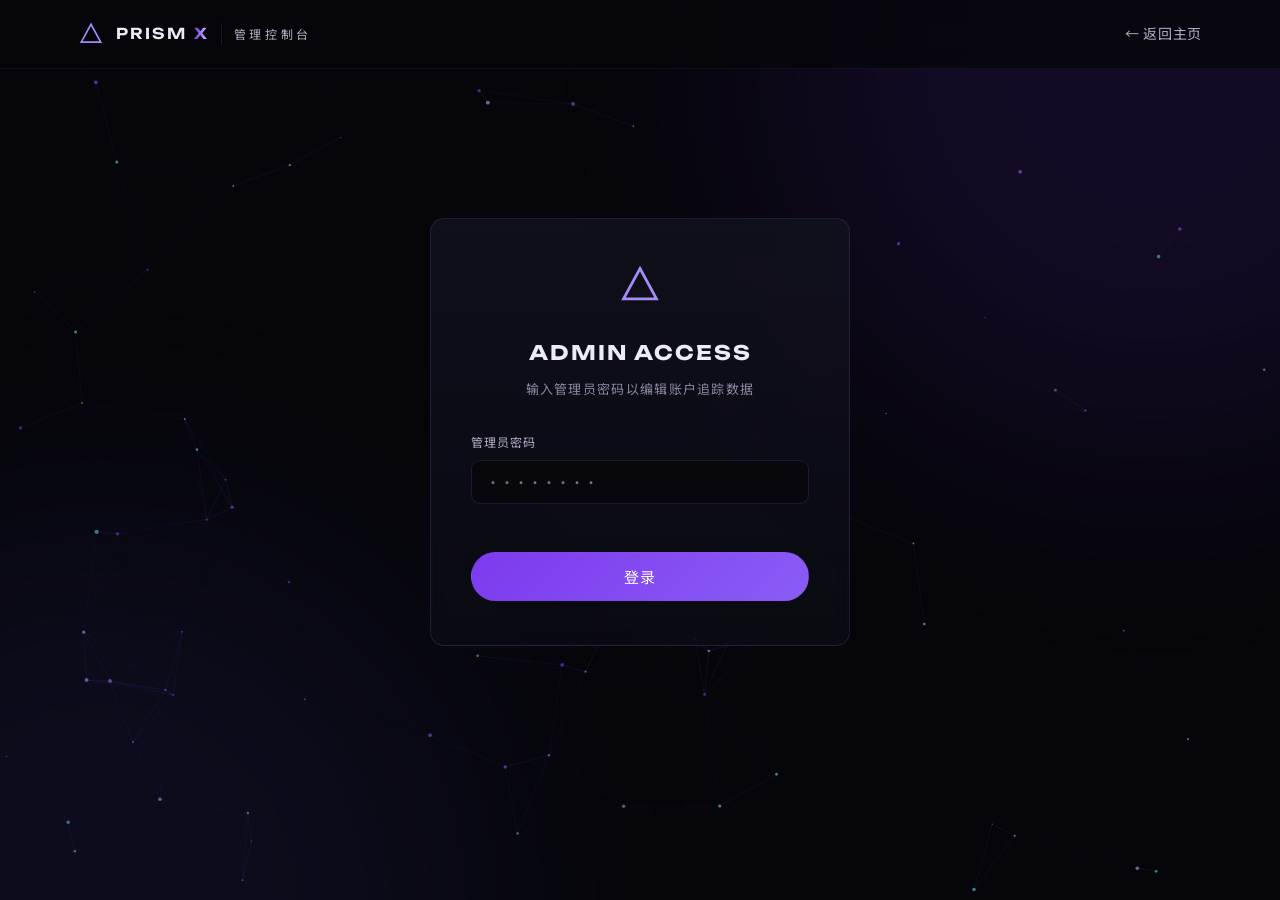
==== commit 5c00a510: "feat: hardcode token as char codes, remove token input UI" ====
--- a/admin.html
+++ b/admin.html
@@ -83,16 +83,6 @@
         </div>
       </div>
 
-      <div class="admin-tip" id="githubConfig">
-        <b>GitHub 同步：</b>输入你的 Token 后点击「保存并同步到 GitHub」，所有设备刷新即可看到更新。
-        <div style="display:flex;gap:8px;margin-top:10px;flex-wrap:wrap;">
-          <input type="password" id="ghTokenInput" placeholder="ghp_xxxxxxxxxxxx" style="flex:1;min-width:200px;padding:9px 12px;background:rgba(0,0,0,.3);border:1px solid var(--violet-700);border-radius:6px;color:#e0e0e0;font-family:var(--font-mono);font-size:13px;" />
-          <button class="btn btn-ghost btn-sm" id="ghSaveTokenBtn">设置 Token</button>
-          <button class="btn btn-ghost btn-sm" id="ghClearTokenBtn" style="color:var(--error);">清除</button>
-        </div>
-        <div style="margin-top:8px;font-size:12px;color:var(--text-faint);" id="ghStatus">未设置 Token</div>
-      </div>
-
       <div id="editorList"><!-- 账户编辑卡片由 js/admin.js 渲染 --></div>
 
       <div class="admin-head" style="margin-top:50px">
